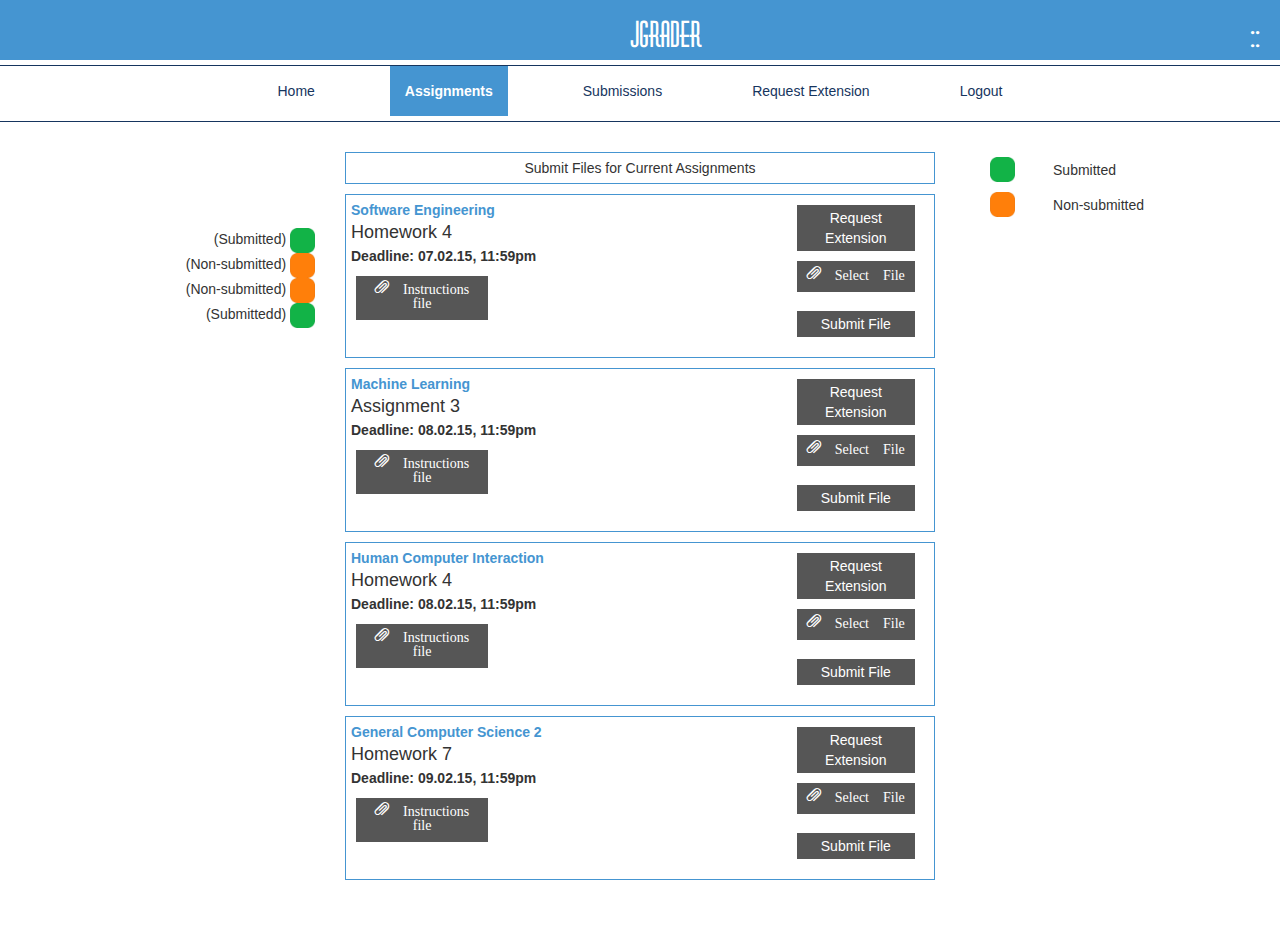
==== assignments.html @ 9554e79e "Merge branch 'master' of https://github.com/sourabhlal/HCI-newJgrader" ====
<!DOCTYPE html>
<html lang="en">
  <head>
    <meta charset="utf-8">
    <meta http-equiv="X-UA-Compatible" content="IE=edge">
    <meta name="viewport" content="width=device-width, initial-scale=1">
    <meta name="description" content="">
    <meta name="author" content="Sourabh Lal and Mihai Fieraru and Tyler Buchman">
    <link rel="shortcut icon" href="img/favicon.ico" type="image/x-icon">
    <link rel="icon" href="img/favicon.ico" type="image/x-icon">

    <title>jGrader</title>

    <!-- Bootstrap core CSS -->
    <link href="bootstrap-3.2.0-dist/css/bootstrap.min.css" rel="stylesheet">

    <!-- Custom styles for this template -->
    <link href="css/baseTemplate.css" rel="stylesheet">
    <link href="css/requestExtension.css" rel="stylesheet">
    <link href="css/assignments.css" rel="stylesheet">
    <link rel="stylesheet" type="text/css" href="deps/colorbox/colorbox.css" />

    <!-- JS Deps -->
    <script type="text/javascript" src="deps/jquery/jquery.js"></script>
    <script type="text/javascript" src="deps/colorbox/jquery.colorbox.js"></script>

    <!-- JS Scripts -->
    <script type="text/javascript">
        window.main = true; 
    </script>

  </head>




  <body>
    <div class="pageHeader">
        <span>JGRADER</span>
        <div class="rightAlign">
            <span id="hours"></span>:<span id="min"></span>:<span id="sec"></span>
        </div>
    </div>

    <nav class="navbar navbar-custom">
      <div class="container-fluid">
        <!-- Brand and toggle get grouped for better mobile display -->
        <div class="navbar-header">
          <button type="button" class="navbar-toggle collapsed" data-toggle="collapse" data-target="#bs-example-navbar-collapse-1">
            <span class="sr-only">Toggle navigation</span>
            <span class="icon-bar"></span>
            <span class="icon-bar"></span>
            <span class="icon-bar"></span>
          </button>
        </div>
        <div class="collapse navbar-collapse" id="bs-example-navbar-collapse-1">
          <ul class="nav navbar-nav">
            <li><a href="homepage.html">Home</a></li>
            <li class="active"><a href="assignments.html">Assignments<span class="sr-only">(current)</span></a></li>
            <li><a href="submissions.html">Submissions</a></li>
            <li><a href="request-extension.html">Request Extension</a></li>
            <li><a href="login.html">Logout</a></li>
          </ul>
        </div><!-- /.navbar-collapse -->
      </div><!-- /.container-fluid -->
    </nav>

    <div class="pageBody">
        <div class="leftPanel leftAlign">
            <p class="boxes">
            (Submitted) <img src="img/submitted_green.png" style="width:25px;height:25px"/><br class="custombr"/>
            (Non-submitted) <img src="img/notsubmitted_orange.png" style="width:25px;height:25px"/><br class="custombr"/>
            (Non-submitted) <img src="img/notsubmitted_orange.png" style="width:25px;height:25px"/><br class="custombr"/>
            (Submittedd) <img src="img/submitted_green.png" style="width:25px;height:25px"/><br class="custombr"/>
            </p>
        </div>


        <div class="centerPanel leftAlign">

            <div class="titleAssignments">
                Submit Files for Current Assignments
            </div>    



            <div class="assignmentEntry">
                <div class="leftData">
                    <div class="courseTitle">
                        Software Engineering
                    </div>
                    <div class="assignmentTitle">    
                        Homework 4
                    </div> 
                    <div class="deadline">
                        Deadline: 07.02.15, 11:59pm
                    </div>
                    <a class='leftAlign maxWidth' href="http://minds.jacobs-university.de/sites/default/files/uploads/teaching/ML2Spring15/Exercises4_ML2_Spring2015.pdf">
                        <div class=" instFileButton buttonStyle" style="width: 30%">
                            <label for="fileToUpload">
                                <span class="glyphicon glyphicon-paperclip"> Instructions file</span>
                            </label> 
                            <input class= "rightAlign" name="fileToUpload" id="fileToUpload" type="file">
                        </div> 
                    </a>
                </div>

                <div class="rightData">
                    <a class= "leftAlign inline maxWidth" href="#extension-form-valid">
                        <div class="buttonStyle">
                            Request Extension
                        </div> 
                    </a>
                    <a class='leftAlign maxWidth' href="#">
                        <div class="buttonStyle">
                            <label for="fileToUpload">
                                <span class="glyphicon glyphicon-paperclip"> Select File</span>
                            </label> 
                            <input class= "rightAlign" name="fileToUpload" id="fileToUpload" type="file">
                        </div> 
                    </a>
                    <a class='leftAlign inline maxWidth' href="#submit_fails">
                        <div class="buttonStyle">
                            Submit File
                        </div> 
                    </a>
                </div>
            </div>



            <div class="assignmentEntry">
                <div class="leftData">
                    <div class="courseTitle">
                        Machine Learning
                    </div>
                    <div class="assignmentTitle">    
                        Assignment 3
                    </div> 
                    <div class="deadline">
                        Deadline: 08.02.15, 11:59pm
                    </div>    
                    <a class='leftAlign maxWidth' href="http://minds.jacobs-university.de/sites/default/files/uploads/teaching/ML2Spring15/Exercises4_ML2_Spring2015.pdf">
                        <div class=" instFileButton buttonStyle" style="width: 30%">
                            <label for="fileToUpload">
                                <span class="glyphicon glyphicon-paperclip"> Instructions file</span>
                            </label> 
                            <input class= "rightAlign" name="fileToUpload" id="fileToUpload" type="file">
                        </div> 
                    </a>
                </div>

                <div class="rightData">
                    <a class= "leftAlign inline maxWidth" href="#extension-form-valid">
                        <div class="buttonStyle">
                            Request Extension
                        </div> 
                    </a>
                    <a class='leftAlign maxWidth' href="#">
                        <div class="buttonStyle">
                            <label for="fileToUpload">
                                <span class="glyphicon glyphicon-paperclip"> Select File</span>
                            </label> 
                            <input class= "rightAlign" name="fileToUpload" id="fileToUpload" type="file">
                        </div> 
                    </a>
                    <a class='leftAlign inline maxWidth' href="#submit_fails">
                        <div class="buttonStyle">
                            Submit File
                        </div> 
                    </a>
                </div>

            </div>



            <div class="assignmentEntry">
                <div class="leftData">
                    <div class="courseTitle">
                        Human Computer Interaction
                    </div>
                    <div class="assignmentTitle">    
                        Homework 4
                    </div> 
                    <div class="deadline">
                        Deadline: 08.02.15, 11:59pm
                    </div>    
                    <a class='leftAlign maxWidth' href="http://minds.jacobs-university.de/sites/default/files/uploads/teaching/ML2Spring15/Exercises4_ML2_Spring2015.pdf">
                        <div class=" instFileButton buttonStyle" style="width: 30%">
                            <label for="fileToUpload">
                                <span class="glyphicon glyphicon-paperclip"> Instructions file</span>
                            </label> 
                            <input class= "rightAlign" name="fileToUpload" id="fileToUpload" type="file">
                        </div> 
                    </a>
                </div>

                <div class="rightData">
                    <a class= "leftAlign inline maxWidth" href="#extension-form-valid">
                        <div class="buttonStyle">
                            Request Extension
                        </div> 
                    </a>
                    <a class='leftAlign maxWidth' href="#">
                        <div class="buttonStyle">
                            <label for="fileToUpload">
                                <span class="glyphicon glyphicon-paperclip"> Select File</span>
                            </label> 
                            <input class= "rightAlign" name="fileToUpload" id="fileToUpload" type="file">
                        </div> 
                    </a>
                    <a class='leftAlign inline maxWidth' href="#submit_fails">
                        <div class="buttonStyle">
                            Submit File
                        </div> 
                    </a>
                </div>

            </div>



            <div class="assignmentEntry">
                <div class="leftData">
                    <div class="courseTitle">
                        General Computer Science 2
                    </div>
                    <div class="assignmentTitle">    
                        Homework 7
                    </div> 
                    <div class="deadline">
                        Deadline: 09.02.15, 11:59pm
                    </div>    
                    <a class='leftAlign maxWidth' href="http://minds.jacobs-university.de/sites/default/files/uploads/teaching/ML2Spring15/Exercises4_ML2_Spring2015.pdf">
                        <div class=" instFileButton buttonStyle" style="width: 30%">
                            <label for="fileToUpload">
                                <span class="glyphicon glyphicon-paperclip"> Instructions file</span>
                            </label> 
                            <input class= "rightAlign" name="fileToUpload" id="fileToUpload" type="file">
                        </div> 
                    </a>
                </div>

                <div class="rightData">
                    <a class= "leftAlign inline maxWidth" href="#extension-form-valid">
                        <div class="buttonStyle">
                            Request Extension
                        </div> 
                    </a>
                    <a class='leftAlign maxWidth' href="#">
                        <div class="buttonStyle">
                            <label for="fileToUpload">
                                <span class="glyphicon glyphicon-paperclip"> Select File</span>
                            </label> 
                            <input class= "rightAlign" name="fileToUpload" id="fileToUpload" type="file">
                        </div> 
                    </a>
                    <a class='leftAlign inline maxWidth' href="#submit_fails">
                        <div class="buttonStyle">
                            Submit File
                        </div> 
                    </a>
                </div>

            </div>

        </div>


        <div class="rightPanel leftAlign">
            <p>
            <table style="width:100%;" class="CSSTableGenerator">
                <tr>
                    <td cellpadding="10em"><img src="img/submitted_green.png" style="width:25px;height:25px"></td>
                    <td> Submitted </td>
                </tr>
                <tr>
                    <td><img src="img/notsubmitted_orange.png" style="width:25px;height:25px"></td>
                    <td> Non-submitted </td>
                </tr>
            </table>
            </p>
        </div>
    </div>


    <!-- pop-up 1 - submit_fails -->
    <div style="display:none">
        <div id='submit_fails' class='failPopup'>
           Sorry, the file should be smaller than 2MB.
        </div>
    </div>

    <!-- pop-up 2 - submit_ok -->
    <div style="display:none">
        <div id='submit_ok' class='loadingPopup'>
            Loading ...
            <div class="progress">
              <div class="progress-bar progress-bar-success progress-bar-striped active" role="progressbar" aria-valuenow="40" aria-valuemin="0" aria-valuemax="100" style="width: 40%">
                <span class="sr-only">40% Complete (success)</span>
              </div>
            </div>
        </div>
    </div>



        <!-- pop-up 1 - Invalid - ML -->
    <div style="display:none">
        <div id='extension-form-invalid' class='extensionPopout'>
        
            <div class="leftAlign">
                <div class="courseTitle">
                    Machine Learning
                </div>
                <div class="assignmentTitle">    
                    Assignment 3
                </div>
                <div class="deadline">
                    Deadline: 08.02.15, 11:59pm
                </div>
            </div>

            <div class="request">
                <div class="fields">
                    <form>
                        Request Due Date:
                        <input type="date"><br>
                        Request Due Time:
                        <input type="time"><br>
                        Reason:                         
                    </form>
                    <textarea rows="8" cols="66">
                    </textarea> 
                    <a class="inline" href="#extension-form-invalid-message">
                        <div class="buttonStyle">
                            Submit
                        </div>
                    </a>
                </div>
            </div>

        </div>
    </div>




    <!-- pop-up 2 - Valid - Soft Engin -->
    <div style="display:none">
        <div id='extension-form-valid' class='extensionPopout'>
            <div class="leftAlign">
                <div class="courseTitle">
                    Software Engineering
                </div>
                <div class="assignmentTitle">    
                    Homework 4
                </div>
                <div class="deadline">
                    Deadline: 07.02.15, 11:59pm
                </div>
            </div>

            <div class="request">
                <div class="fields">
                    <form>
                        Request Due Date:
                        <input type="date"><br>
                        Request Due Time:
                        <input type="time"><br>
                        Reason:                         
                    </form>
                    <textarea rows="8" cols="66">
                    </textarea> 
                    <a href="assignments.html">
                        <div class="buttonStyle">
                            Submit
                        </div>
                    </a>
                </div>
            </div>
        </div>
    </div>



     <!-- pop-up 3 - Invalid Extension Message - ML -->
    <div style="display:none">
        <div id='extension-form-invalid-message' class='messagePopout'>
        
            <div class="leftAlign">
                <div class="courseTitle">
                    Machine Learning
                </div>
                <div class="assignmentTitle">    
                    Assignment 3
                </div>
                <div class="deadline">
                    Deadline: 08.02.15, 11:59pm
                </div>
            </div>
            <br>
            <div class="messageDisplay">
                <div class="fields">
                    <center>
                    Sorry, your requested date and time for the extension are not valid. Please try again.
                    </center>
                    
                </div>
            </div>
            <br>
            <a class="inline" href="#extension-form-invalid">
                <div class="buttonStyle">
                    Go Back
                </div>
            </a>

        </div>
    </div>


    <!-- Scripts for this template -->
    <script src="js/baseTemplate.js"></script>
    <script src="js/popup.js"></script>

  </body>
</html>
---- css/baseTemplate.css ----
/*
Light blue     #4595D1
Dark blue      #16355E
Grey           #565656

Status indicators
red            #ED1F24

Class status indicators
yellow        #F1EB5B
light blue    #74E2CC
light red     #EE5E84
light green   #7EC573
light grey    #EFEFF0
 */

@font-face {
    font-family: titleFont;
    src: url(HuxleyTitling.ttf);
}

.leftAlign {
  float:left;
}
.rightAlign {
  float:right;
}

.headline{
  width: 85%;
}

.clock{
  min-width:15%;
}

.leftPanel{
	padding-left: 50px;
	padding-right: 25px;
	min-width: 25%;
	max-width: 25%;
	min-height: 800px;
	word-wrap: break-word
}

.rightPanel{
	padding-left: 25px;
	padding-right: 50px;	
	min-width: 25%;
	max-width: 25%;
	min-height: 800px;
	word-wrap: break-word
}

.centerPanel{
	padding-left: 25px;
	padding-right: 25px;
	min-width: 50%;
	max-width: 50%;
	min-height: 800px;
	word-wrap: break-word
}

.centerPlusRightPanel{
  padding-left: 25px;
  padding-right: 50px;
  min-width: 75%;
  max-width: 75%;
  min-height: 800px;
  word-wrap: break-word
}
.pageHeader{
	height: 60px;
	padding-top: 10px;
  padding-bottom: 10px;
	padding-left: 80px;
  padding-right: 20px;

	background-color: #4595D1;
	color: white;
	text-align: center;
	vertical-align: middle;
  font-family: titleFont;
  font-size: 35px;
}

.navbar .navbar-nav {
    display: inline-block;
    float: none;
    border:0px;
}

.navbar-custom {
  text-align: center;
  background-color: #ffffff;
  border-color: #eeeeee;
  border:0px;
  background-image: -webkit-gradient(linear, left 0%, left 100%, from(#ffffff), to(#ffffff));
  background-image: -webkit-linear-gradient(top, #ffffff, 0%, #ffffff, 100%);
  background-image: -moz-linear-gradient(top, #ffffff 0%, #ffffff 100%);
  background-image: linear-gradient(to bottom, #ffffff 0%, #ffffff 100%);
  background-repeat: repeat-x;
  filter: progid:DXImageTransform.Microsoft.gradient(startColorstr='#ffffffff', endColorstr='#ffffffff', GradientType=0);
}
.navbar-custom .navbar-brand {
  color: #16355E;
}
.navbar-custom .navbar-brand:hover,
.navbar-custom .navbar-brand:focus {
  color: #4c7fe1;
  background-color: transparent;
}
.navbar-custom .navbar-text {
  color: #16355E;
}
.navbar-custom .navbar-nav > li > a {
  color: #16355E;
}
.navbar-custom .navbar-nav > li > a:hover,
.navbar-custom .navbar-nav > li > a:focus {
  color: #16355E;
  background-color: transparent;
}
.navbar-custom .navbar-nav > .active > a,
.navbar-custom .navbar-nav > .active > a:hover,
.navbar-custom .navbar-nav > .active > a:focus {
  color: #FFFFFF;
  font-weight: bold;
  background-color: #4595D1;
  height: 100%;

}
.navbar-custom .navbar-nav > .disabled > a,
.navbar-custom .navbar-nav > .disabled > a:hover,
.navbar-custom .navbar-nav > .disabled > a:focus {
  color: #cccccc;
  background-color: transparent;
}
.navbar-custom .navbar-toggle {
  border-color: #dddddd;
}
.navbar-custom .navbar-toggle:hover,
.navbar-custom .navbar-toggle:focus {
  background-color: #dddddd;
}
.navbar-custom .navbar-toggle .icon-bar {
  background-color: #cccccc;
}
.navbar-custom .navbar-collapse,
.navbar-custom .navbar-form {
  border-color: #ededed;
}
.navbar-custom .navbar-nav > .dropdown > a:hover .caret,
.navbar-custom .navbar-nav > .dropdown > a:focus .caret {
  border-top-color: #4595D1;
  border-bottom-color: #4595D1;
}
.navbar-custom .navbar-nav > .open > a,
.navbar-custom .navbar-nav > .open > a:hover,
.navbar-custom .navbar-nav > .open > a:focus {
  background-color: #eeeeee;
  color: #4595D1;
}
.navbar-custom .navbar-nav > .open > a .caret,
.navbar-custom .navbar-nav > .open > a:hover .caret,
.navbar-custom .navbar-nav > .open > a:focus .caret {
  border-top-color: #4595D1;
  border-bottom-color: #4595D1;
}
.navbar-custom .navbar-nav > .dropdown > a .caret {
  border-top-color: #4595D1;
  border-bottom-color: #4595D1;
}
@media (max-width: 767) {
  .navbar-custom .navbar-nav .open .dropdown-menu > li > a {
    color: #4595D1;
  }
  .navbar-custom .navbar-nav .open .dropdown-menu > li > a:hover,
  .navbar-custom .navbar-nav .open .dropdown-menu > li > a:focus {
    color: #4595D1;
    background-color: transparent;
  }
  .navbar-custom .navbar-nav .open .dropdown-menu > .active > a,
  .navbar-custom .navbar-nav .open .dropdown-menu > .active > a:hover,
  .navbar-custom .navbar-nav .open .dropdown-menu > .active > a:focus {
    color: #4595D1;
    background-color: #eeeeee;
  }
  .navbar-custom .navbar-nav .open .dropdown-menu > .disabled > a,
  .navbar-custom .navbar-nav .open .dropdown-menu > .disabled > a:hover,
  .navbar-custom .navbar-nav .open .dropdown-menu > .disabled > a:focus {
    color: #cccccc;
    background-color: transparent;
  }
}
.navbar-custom .navbar-link {
  color: #4595D1;
}
.navbar-custom .navbar-link:hover {
  color: #4595D1;
}

.container-fluid{
  border-bottom: solid;
  border-bottom-color: #16355E;
  border-bottom-width: 1px;
  border-top: solid;
  border-top-color: #16355E;
  border-top-width: 1px;
  margin-top: 5px;
  vertical-align: middle;
}

.navbar-nav > li{
  margin-left:30px;
  margin-right:30px;
}
---- css/requestExtension.css ----
/*
Light blue     #4595D1
Dark blue      #16355E
Grey           #565656

Status indicators
red            #ED1F24

Class status indicators
yellow        #F1EB5B
light blue    #74E2CC
light red     #EE5E84
light green   #7EC573
light grey    #EFEFF0
 */

td {
    padding: 5px;
}

.custombr {
	line-height:9em;
}

.boxes {
	float:right;
	padding-top: 35%;
	margin-right: -20px;
	padding-left: 20px;
}

.extensionEntry{
	border: 1px solid #4595D1;
	height: 120px;
	margin-top: 10px;
	margin-bottom: 10px;
}

.extensionPopout{
	padding:10px; 
	background-color: #FFFFFF;
	height: 400px;
}

.request{
	background-color: #EFEFF0;
	margin-top: 80px;
	height: 310px;
	clear: both;
}

.messageDisplay{
	background-color: #EFEFF0;
	clear: both;
	height: 60px;
	padding-top: 10px;
}

.messagePopout{
	padding:10px; 
	background-color: #FFFFFF;
	height: 190px;
}

.fields{
	margin-left: 10px;
}
---- css/assignments.css ----
/*
Light blue     #4595D1
Dark blue      #16355E
Grey           #565656
Status indicators
red            #ED1F24
Class status indicators
yellow        #F1EB5B
light blue    #74E2CC
light red     #EE5E84
light green   #7EC573
light grey    #EFEFF0
 */

/***********CSS for leftPanel***********/


.custombr {
	line-height:11em;
}

.boxes {
	float:right;
	padding-top: 35%;
	margin-right: -20px;
	padding-left: 20px;
	text-align: right;
}

/**************************************/

/**********CSS for centerPanel*********/
.instFileButton{
	width: 40%;
	margin-left: 10px;
	margin-top: 10px;

}

.titleAssignments{
	border: 1px solid #4595D1;
	margin-top: 10px;
	margin-bottom: 10px;
	margin-left: auto;
	margin-right: auto;
	text-align: center;
	padding: 5px;
}

.assignmentEntry{
	border: 1px solid #4595D1;
	overflow: auto;
	margin-top: 10px;
	margin-bottom: 10px;
}


.submissionEntry{
	border: 1px solid #4595D1;
	height: 120px;
	margin-top: 10px;
	margin-bottom: 10px;
}


.leftData{
	float: left;
	width: 75%
}

.rightData{
	float: left;
	margin: 10px;
	width: 20%;
}


.courseTitle{
	color: #4595D1;
	font-weight: bold;
	margin-top: 5px;
	margin-left: 5px;
}

.assignmentTitle{
	margin-top: 0px;
	margin-left: 5px;
	margin-bottom: 0px;
	font-size: large;
}

.deadline{
	margin-top: 0px;
	margin-left: 5px;
	margin-bottom: 0px;
	font-weight: bold;
}

.instructionsFile{
	margin-top: 0px;
	margin-left: 5px;
	margin-bottom: 0px;
}

.buttonStyle{
	background-color: #565656;
	color: white;
	padding: 3px;
	text-align: center;
	width: 100%;
	margin-bottom: 10px;
	font-style: arial;
}

.maxWidth{
	width: 100%;
}

.failPopup{
	padding:10px; 
	background-color: #FFFFFF;
	height: 150px;
	text-align: center;
	padding-top: 70px;
}

.loadingPopup{
	padding:10px; 
	background-color: #FFFFFF;
	height: 150px;
	text-align: center;
	padding-top: 70px;
}

#fileToUpload{
	visibility: hidden;
}

/**************************************/

/**********CSS for rightPanel**********/


/**************************************/
td {
    padding: 5px;
}
---- deps/colorbox/colorbox.css ----
/*
    Colorbox Core Style:
    The following CSS is consistent between example themes and should not be altered.
*/
#colorbox, #cboxOverlay, #cboxWrapper{position:absolute; top:0; left:0; z-index:9999; overflow:hidden;}
#cboxWrapper {max-width:none;}
#cboxOverlay{position:fixed; width:100%; height:100%;}
#cboxMiddleLeft, #cboxBottomLeft{clear:left;}
#cboxContent{position:relative;}
#cboxLoadedContent{overflow:auto; -webkit-overflow-scrolling: touch;}
#cboxTitle{margin:0;}
#cboxLoadingOverlay, #cboxLoadingGraphic{position:absolute; top:0; left:0; width:100%; height:100%;}
#cboxPrevious, #cboxNext, #cboxClose, #cboxSlideshow{cursor:pointer;}
.cboxPhoto{float:left; margin:auto; border:0; display:block; max-width:none; -ms-interpolation-mode:bicubic;}
.cboxIframe{width:100%; height:100%; display:block; border:0;}
#colorbox, #cboxContent, #cboxLoadedContent{box-sizing:content-box; -moz-box-sizing:content-box; -webkit-box-sizing:content-box;}

/* 
    User Style:
    Change the following styles to modify the appearance of Colorbox.  They are
    ordered & tabbed in a way that represents the nesting of the generated HTML.
*/
#cboxOverlay{background:url(images/overlay.png) repeat 0 0;}
#colorbox{outline:0;}
    #cboxTopLeft{width:21px; height:21px; background:url(images/controls.png) no-repeat -101px 0;}
    #cboxTopRight{width:21px; height:21px; background:url(images/controls.png) no-repeat -130px 0;}
    #cboxBottomLeft{width:21px; height:21px; background:url(images/controls.png) no-repeat -101px -29px;}
    #cboxBottomRight{width:21px; height:21px; background:url(images/controls.png) no-repeat -130px -29px;}
    #cboxMiddleLeft{width:21px; background:url(images/controls.png) left top repeat-y;}
    #cboxMiddleRight{width:21px; background:url(images/controls.png) right top repeat-y;}
    #cboxTopCenter{height:21px; background:url(images/border.png) 0 0 repeat-x;}
    #cboxBottomCenter{height:21px; background:url(images/border.png) 0 -29px repeat-x;}
    #cboxContent{background:#FFF; overflow:hidden;}
        .cboxIframe{background:#FFF;}
        #cboxError{padding:50px; border:1px solid #ccc;}
        #cboxLoadedContent{margin-bottom:28px;}
        #cboxTitle{position:absolute; bottom:4px; left:0; text-align:center; width:100%; color:#949494;}
        #cboxCurrent{position:absolute; bottom:4px; left:58px; color:#949494;}
        #cboxLoadingOverlay{background:url(images/loading_background.png) no-repeat center center;}
        #cboxLoadingGraphic{background:url(images/loading.gif) no-repeat center center;}

        /* these elements are buttons, and may need to have additional styles reset to avoid unwanted base styles */
        #cboxPrevious, #cboxNext, #cboxSlideshow, #cboxClose {border:0; padding:0; margin:0; overflow:visible; width:auto; background:none; }
        
        /* avoid outlines on :active (mouseclick), but preserve outlines on :focus (tabbed navigating) */
        #cboxPrevious:active, #cboxNext:active, #cboxSlideshow:active, #cboxClose:active {outline:0;}

        #cboxSlideshow{position:absolute; bottom:4px; right:30px; color:#0092ef;}
        #cboxPrevious{position:absolute; bottom:0; left:0; background:url(images/controls.png) no-repeat -75px 0; width:25px; height:25px; text-indent:-9999px;}
        #cboxPrevious:hover{background-position:-75px -25px;}
        #cboxNext{position:absolute; bottom:0; left:27px; background:url(images/controls.png) no-repeat -50px 0; width:25px; height:25px; text-indent:-9999px;}
        #cboxNext:hover{background-position:-50px -25px;}
        #cboxClose{position:absolute; bottom:0; right:0; background:url(images/controls.png) no-repeat -25px 0; width:25px; height:25px; text-indent:-9999px;}
        #cboxClose:hover{background-position:-25px -25px;}

/*
  The following fixes a problem where IE7 and IE8 replace a PNG's alpha transparency with a black fill
  when an alpha filter (opacity change) is set on the element or ancestor element.  This style is not applied to or needed in IE9.
  See: http://jacklmoore.com/notes/ie-transparency-problems/
*/
.cboxIE #cboxTopLeft,
.cboxIE #cboxTopCenter,
.cboxIE #cboxTopRight,
.cboxIE #cboxBottomLeft,
.cboxIE #cboxBottomCenter,
.cboxIE #cboxBottomRight,
.cboxIE #cboxMiddleLeft,
.cboxIE #cboxMiddleRight {
    filter: progid:DXImageTransform.Microsoft.gradient(startColorstr=#FFFFFF,endColorstr=#FFFFFF);
}
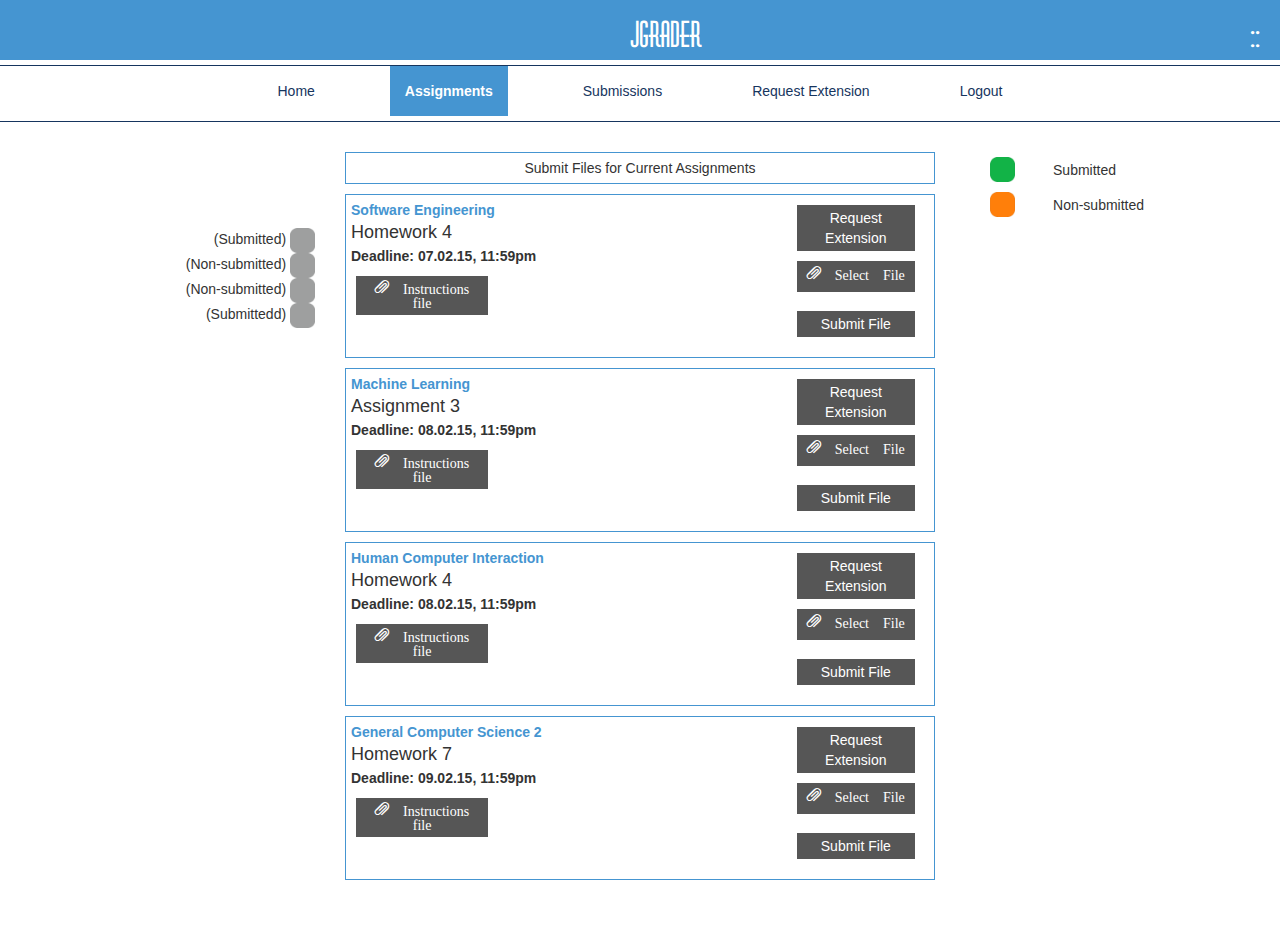
==== commit ab444150: "fixed instruction file button" ====
--- a/assignments.html
+++ b/assignments.html
@@ -68,10 +68,10 @@
     <div class="pageBody">
         <div class="leftPanel leftAlign">
             <p class="boxes">
-            (Submitted) <img src="img/submitted_green.png" style="width:25px;height:25px"/><br class="custombr"/>
-            (Non-submitted) <img src="img/notsubmitted_orange.png" style="width:25px;height:25px"/><br class="custombr"/>
-            (Non-submitted) <img src="img/notsubmitted_orange.png" style="width:25px;height:25px"/><br class="custombr"/>
-            (Submittedd) <img src="img/submitted_green.png" style="width:25px;height:25px"/><br class="custombr"/>
+            (Submitted) <img src="img/grey_square.png" style="width:25px;height:25px"/><br class="custombr"/>
+            (Non-submitted) <img src="img/grey_square.png" style="width:25px;height:25px"/><br class="custombr"/>
+            (Non-submitted) <img src="img/grey_square.png" style="width:25px;height:25px"/><br class="custombr"/>
+            (Submittedd) <img src="img/grey_square.png" style="width:25px;height:25px"/><br class="custombr"/>
             </p>
         </div>
 
@@ -97,10 +97,7 @@
                     </div>
                     <a class='leftAlign maxWidth' href="http://minds.jacobs-university.de/sites/default/files/uploads/teaching/ML2Spring15/Exercises4_ML2_Spring2015.pdf">
                         <div class=" instFileButton buttonStyle" style="width: 30%">
-                            <label for="fileToUpload">
                                 <span class="glyphicon glyphicon-paperclip"> Instructions file</span>
-                            </label> 
-                            <input class= "rightAlign" name="fileToUpload" id="fileToUpload" type="file">
                         </div> 
                     </a>
                 </div>
@@ -142,10 +139,7 @@
                     </div>    
                     <a class='leftAlign maxWidth' href="http://minds.jacobs-university.de/sites/default/files/uploads/teaching/ML2Spring15/Exercises4_ML2_Spring2015.pdf">
                         <div class=" instFileButton buttonStyle" style="width: 30%">
-                            <label for="fileToUpload">
                                 <span class="glyphicon glyphicon-paperclip"> Instructions file</span>
-                            </label> 
-                            <input class= "rightAlign" name="fileToUpload" id="fileToUpload" type="file">
                         </div> 
                     </a>
                 </div>
@@ -188,10 +182,7 @@
                     </div>    
                     <a class='leftAlign maxWidth' href="http://minds.jacobs-university.de/sites/default/files/uploads/teaching/ML2Spring15/Exercises4_ML2_Spring2015.pdf">
                         <div class=" instFileButton buttonStyle" style="width: 30%">
-                            <label for="fileToUpload">
                                 <span class="glyphicon glyphicon-paperclip"> Instructions file</span>
-                            </label> 
-                            <input class= "rightAlign" name="fileToUpload" id="fileToUpload" type="file">
                         </div> 
                     </a>
                 </div>
@@ -234,10 +225,7 @@
                     </div>    
                     <a class='leftAlign maxWidth' href="http://minds.jacobs-university.de/sites/default/files/uploads/teaching/ML2Spring15/Exercises4_ML2_Spring2015.pdf">
                         <div class=" instFileButton buttonStyle" style="width: 30%">
-                            <label for="fileToUpload">
                                 <span class="glyphicon glyphicon-paperclip"> Instructions file</span>
-                            </label> 
-                            <input class= "rightAlign" name="fileToUpload" id="fileToUpload" type="file">
                         </div> 
                     </a>
                 </div>
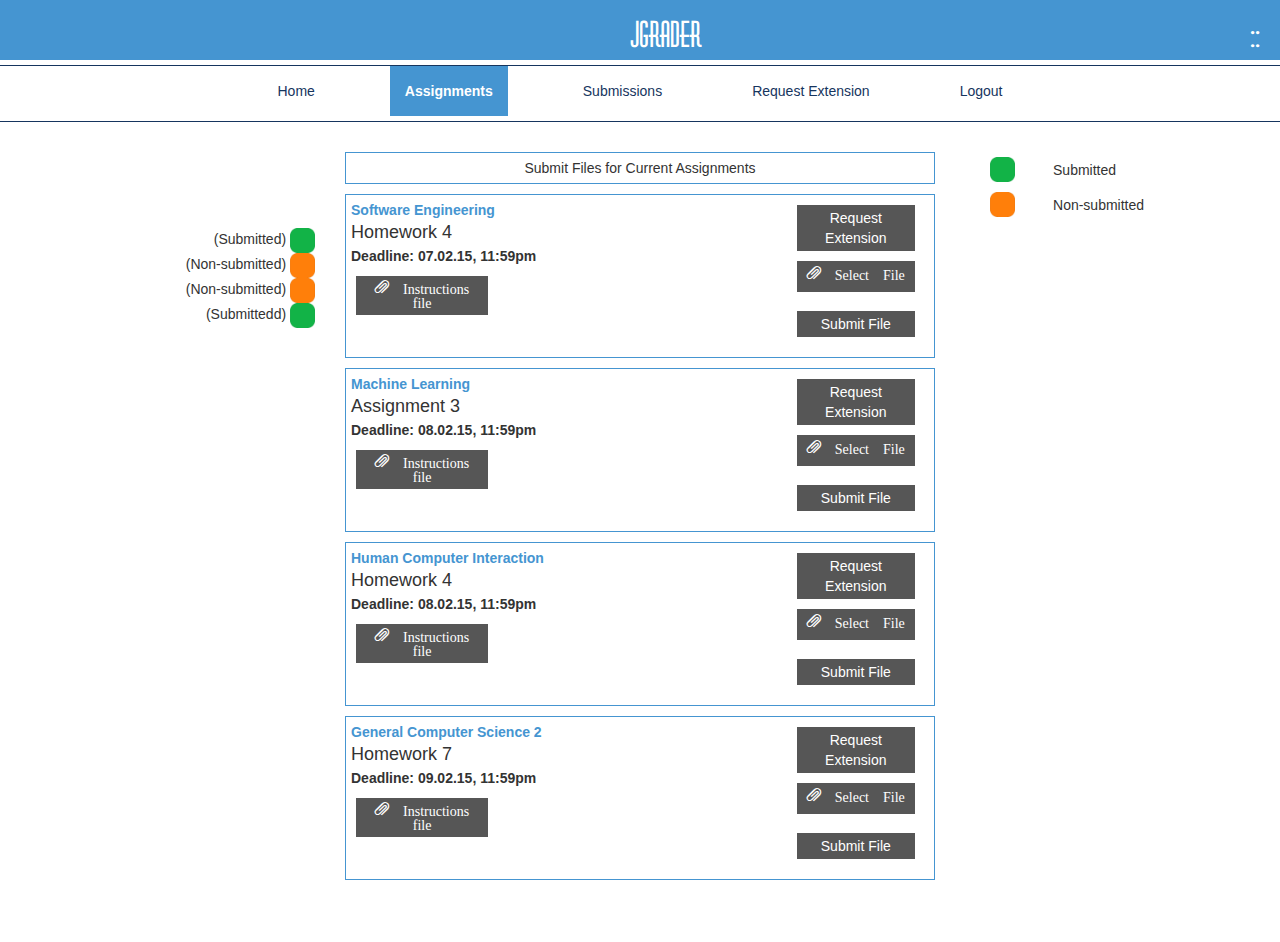
==== commit 4585f37d: "Merge branch 'master' of https://github.com/sourabhlal/HCI-newJgrader" ====
--- a/assignments.html
+++ b/assignments.html
@@ -68,10 +68,10 @@
     <div class="pageBody">
         <div class="leftPanel leftAlign">
             <p class="boxes">
-            (Submitted) <img src="img/grey_square.png" style="width:25px;height:25px"/><br class="custombr"/>
-            (Non-submitted) <img src="img/grey_square.png" style="width:25px;height:25px"/><br class="custombr"/>
-            (Non-submitted) <img src="img/grey_square.png" style="width:25px;height:25px"/><br class="custombr"/>
-            (Submittedd) <img src="img/grey_square.png" style="width:25px;height:25px"/><br class="custombr"/>
+            (Submitted) <img src="img/submitted_green.png" style="width:25px;height:25px"/><br class="custombr"/>
+            (Non-submitted) <img src="img/notsubmitted_orange.png" style="width:25px;height:25px"/><br class="custombr"/>
+            (Non-submitted) <img src="img/notsubmitted_orange.png" style="width:25px;height:25px"/><br class="custombr"/>
+            (Submittedd) <img src="img/submitted_green.png" style="width:25px;height:25px"/><br class="custombr"/>
             </p>
         </div>
 
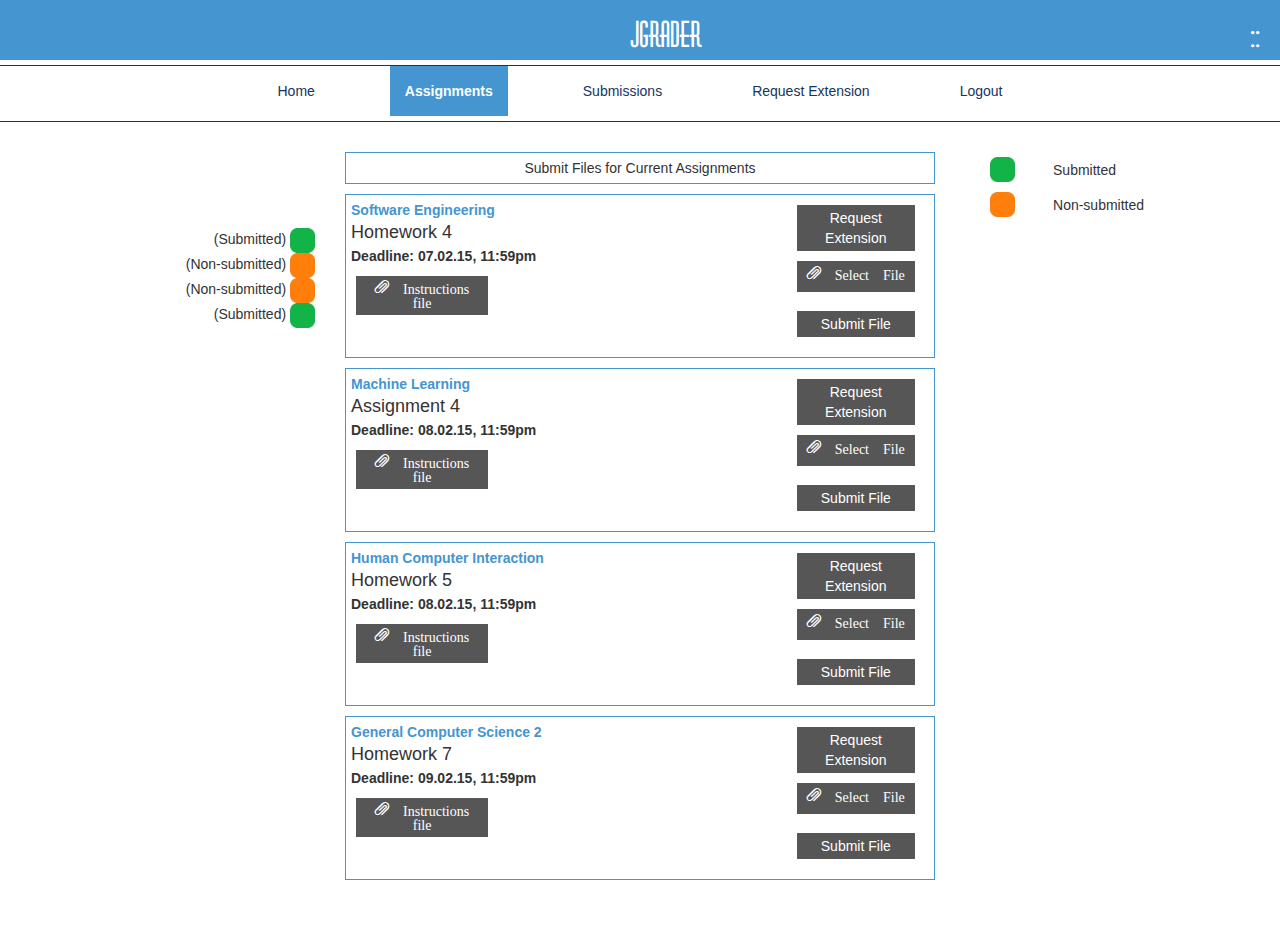
==== commit 94f2e5d5: "hw numbers ok" ====
--- a/assignments.html
+++ b/assignments.html
@@ -71,7 +71,7 @@
             (Submitted) <img src="img/submitted_green.png" style="width:25px;height:25px"/><br class="custombr"/>
             (Non-submitted) <img src="img/notsubmitted_orange.png" style="width:25px;height:25px"/><br class="custombr"/>
             (Non-submitted) <img src="img/notsubmitted_orange.png" style="width:25px;height:25px"/><br class="custombr"/>
-            (Submittedd) <img src="img/submitted_green.png" style="width:25px;height:25px"/><br class="custombr"/>
+            (Submitted) <img src="img/submitted_green.png" style="width:25px;height:25px"/><br class="custombr"/>
             </p>
         </div>
 
@@ -132,7 +132,7 @@
                         Machine Learning
                     </div>
                     <div class="assignmentTitle">    
-                        Assignment 3
+                        Assignment 4
                     </div> 
                     <div class="deadline">
                         Deadline: 08.02.15, 11:59pm
@@ -175,7 +175,7 @@
                         Human Computer Interaction
                     </div>
                     <div class="assignmentTitle">    
-                        Homework 4
+                        Homework 5
                     </div> 
                     <div class="deadline">
                         Deadline: 08.02.15, 11:59pm
